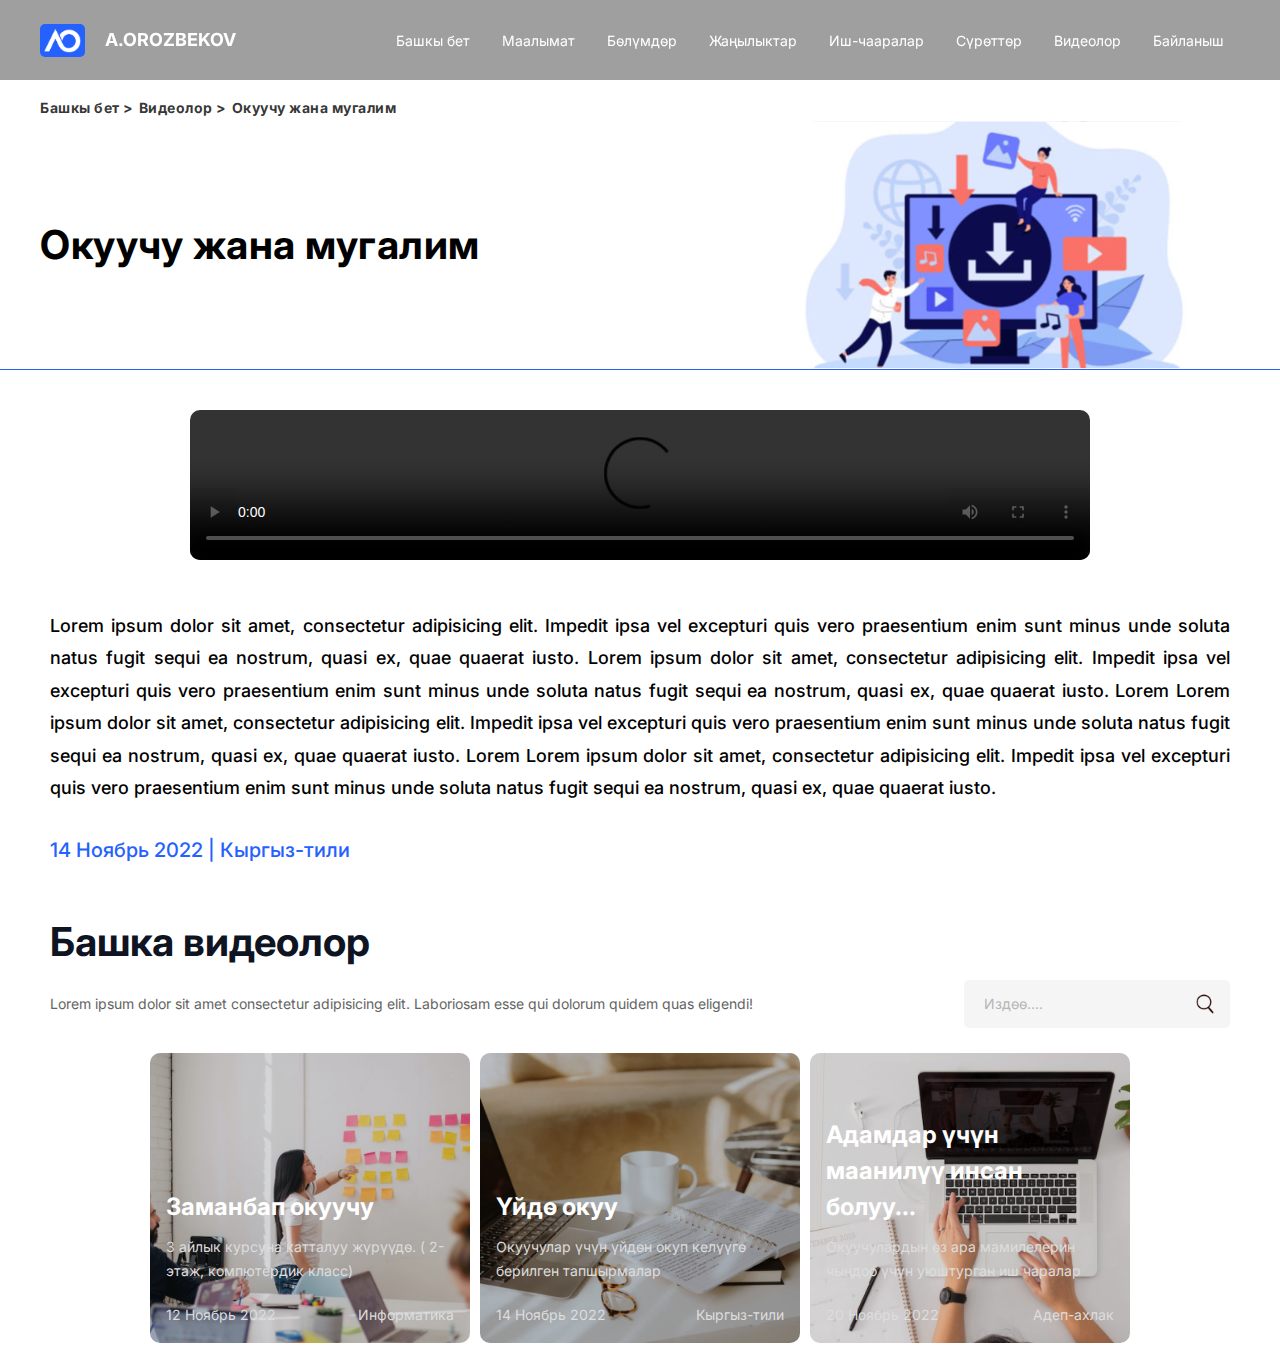
==== video_more/index.html @ aef29414 "Add files via upload" ====
<!DOCTYPE html>
<html lang="ru">

<head>
    <meta charset="UTF-8">
    <meta http-equiv="X-UA-Compatible" content="IE=edge">
    <meta name="viewport" content="width=device-width, initial-scale=1.0">
    <link rel="stylesheet" href="./style.css">
    <link rel="stylesheet" href="../css/style.css">
    <title>Видеолор</title>
</head>

<body>

    <!-- header -->
    <header>
        <div class="header_container" id="burger">

            <a href="/" class="logo_name">
                <div class="logo">
                    <img src="../images/Orozbekov_Logo.png" alt="">
                </div>
                <div class="name">
                    A.OROZBEKOV
                </div>
            </a>

            <div class="menu_block">
                <div class="m_open" onclick="menu()">
                    <img src="../images/open.png" alt="">
                </div>
                <div class="m_close" onclick="menu()">
                    <img src="../images/close.png" alt="">
                </div>
            </div>

            <nav>
                <ul>
                    <li>
                        <a href="/">Башкы бет</a>
                    </li>
                    <li>
                        <a href="../maalymat/">
                            Маалымат
                        </a>

                    </li>
                    <li>
                        <a href="../bolumdor/">
                            Бөлүмдөр
                        </a>

                    </li>
                    <li>
                        <a href="../news/">
                            Жаңылыктар
                        </a>

                    </li>
                    <li>
                        <a href="../events/">
                            Иш-чааралар
                        </a>

                    </li>
                    <li>
                        <a href="../image/">
                            Сүрөттөр
                        </a>

                    </li>
                    <li>
                        <a href="../video/">
                            Видеолор
                        </a>

                    </li>
                    <li>
                        <a href="../contact">
                            Байланыш
                        </a>
                    </li>
                </ul>
            </nav>
        </div>
    </header>
    <!-- /header -->

    <!-- block_title_ao -->
    <div class="block_title_ao">
        <div class="block_title_ao_cont">
            <div class="ao_navigator">
                <a href="/">Башкы бет > </a>
                <a href="../video/">Видеолор > </a>
                <a href="#">Окуучу жана мугалим</a>
            </div>

            <div class="ao_main">
                <div class="ao_main_name">
                    Окуучу жана мугалим
                </div>

                <div class="ao_main_img">
                    <img src="../images/video_icon.svg" alt="">
                </div>
            </div>
        </div>
    </div>
    <!-- /block_title_ao -->

    <section class="global__div">

        <div class="block_more">

            <!-- <div class="block_more_img">
                <img src="../images/news1.png" alt="">
            </div> -->
            <div class="blok_vodeo_more">
                <video controls src="./images/abiturientam.mp4"></video>
            </div>

            <div class="block_more_text">
                Lorem ipsum dolor sit amet, consectetur adipisicing elit. Impedit ipsa vel excepturi quis vero
                praesentium enim sunt minus unde soluta natus fugit sequi ea nostrum, quasi ex, quae quaerat iusto.
                Lorem ipsum dolor sit amet, consectetur adipisicing elit. Impedit ipsa vel excepturi quis vero
                praesentium enim sunt minus unde soluta natus fugit sequi ea nostrum, quasi ex, quae quaerat iusto.
                Lorem Lorem ipsum dolor sit amet, consectetur adipisicing elit. Impedit ipsa vel excepturi quis vero
                praesentium enim sunt minus unde soluta natus fugit sequi ea nostrum, quasi ex, quae quaerat iusto.
                Lorem Lorem ipsum dolor sit amet, consectetur adipisicing elit. Impedit ipsa vel excepturi quis vero
                praesentium enim sunt minus unde soluta natus fugit sequi ea nostrum, quasi ex, quae quaerat iusto.
            </div>

            <div class="block_more_date">
                14 Ноябрь 2022 | Кыргыз-тили
            </div>

        </div>



        <!-- video -->
        <div class="news">
            <div class="news_title">
                Башка видеолор
            </div>

            <div class="header_news">
                <div class="news_subtitle">
                    Lorem ipsum dolor sit amet consectetur adipisicing elit. Laboriosam esse qui dolorum quidem quas
                    eligendi!
                </div>

                <form action="../video_more/" method="post" class="news_form">
                    <input type="search" name="search" placeholder="Издөө....">
                    <button type="submit">
                        <img src="../images/search.png" alt="">
                    </button>
                </form>
            </div>

            <div class="news_cards">
                <a href="./" class="news_card">
                    <img src="../images/news4.png" alt="">
                    <div class="news_card_info">
                        <div class="name_news">
                            Заманбап окуучу
                        </div>

                        <div class="text_news">
                            3 айлык курсуна катталуу жүрүүдө. ( 2-этаж, компютердик класс)
                        </div>

                        <div class="bottom_line_news">
                            <div class="date_news">
                                12 Ноябрь 2022
                            </div>

                            <div class="source_news">
                                Информатика
                            </div>
                        </div>
                    </div>
                </a>

                <a href="./" class="news_card">
                    <img src="../images/news1.png" alt="">
                    <div class="news_card_info">
                        <div class="name_news">
                            Үйдө окуу
                        </div>

                        <div class="text_news">
                            Окуучулар үчүн үйдөн окуп келүүгө берилген тапшырмалар
                        </div>

                        <div class="bottom_line_news">
                            <div class="date_news">
                                14 Ноябрь 2022
                            </div>

                            <div class="source_news">
                                Кыргыз-тили
                            </div>
                        </div>
                    </div>
                </a>

                <a href="./" class="news_card">
                    <img src="../images/news2.png" alt="">
                    <div class="news_card_info">
                        <div class="name_news">
                            Адамдар үчүн маанилүү инсан болуу...
                        </div>

                        <div class="text_news">
                            Окуучулардын өз ара мамилелерин чыңдоо үчүн уюштурган иш чаралар
                        </div>

                        <div class="bottom_line_news">
                            <div class="date_news">
                                20 Ноябрь 2022
                            </div>

                            <div class="source_news">
                                Адеп-ахлак
                            </div>
                        </div>
                    </div>
                </a>

            </div>
        </div>
        <!-- /video -->
    </section>
</body>

</html>
---- video_more/style.css ----
/* block_title_ao */
.block_title_ao {
  display: flex;
  width: 100%;
  justify-content: center;
  align-items: center;
  padding-top: 80px;
  background: white;
  border-bottom: 1px solid #2461ff;
  margin-bottom: 40px;
}

.block_title_ao_cont {
  display: flex;
  width: 100%;
  max-width: 1200px;
  flex-direction: column;
  justify-content: center;
  align-items: center;
}

.ao_navigator {
  display: flex;
  width: 100%;
  height: 49px;
  text-align: left;
  align-items: center;
}

.ao_navigator a {
  display: flex;
  width: auto;
  text-decoration: none;
  font-family: "Inter";
  font-style: normal;
  font-weight: 700;
  font-size: 14px;
  line-height: 17px;
  letter-spacing: 0.5px;
  color: rgba(0, 0, 0, 0.8);
  margin-right: 5px;
}

.ao_main {
  display: flex;
  width: 100%;
  justify-content: space-between;
  align-items: center;
}

.ao_main_name {
  display: flex;
  width: 50%;
  font-family: "Inter";
  font-style: normal;
  font-weight: 700;
  font-size: 40px;
  line-height: 60px;
  letter-spacing: 0.5px;

  color: #000000;
}

.ao_main_img {
  display: flex;
  width: 40%;
  justify-content: center;
  align-items: center;
  overflow: hidden;
}

.ao_main_img img {
  width: 100%;
}
/* /block_title_ao */

.block_more {
  display: flex;
  width: 100%;
  max-width: 1200px;
  flex-direction: column;
  justify-content: center;
  align-items: center;
  padding: 0px 10px;
}

/* .block_more_img {
  display: flex;
  width: 100%;
  max-width: 893px;
  height: 372px;
  justify-content: center;
  align-items: center;
  text-align: center;
  overflow: hidden;
  margin: 50px 0px 34px 0px;
}

.block_more_img img {
  width: 100%;
} */

.blok_vodeo_more {
  display: flex;
  width: 100%;
  max-width: 900px;
  justify-content: center;
  align-items: center;
  text-align: center;
}

.blok_vodeo_more video {
  display: flex;

  width: 100%;
  height: 100%;
  border-radius: 10px;
  overflow: hidden;
}

.block_more_text {
  font-family: "Inter";
  font-style: normal;
  font-weight: 500;
  font-size: 18px;
  line-height: 180%;
  margin: 50px 0px 34px 0px;
  text-align: justify;

  color: #000000;
}

.block_more_date {
  font-family: "Inter";
  display: flex;
  width: 100%;
  font-style: normal;
  font-weight: 500;
  font-size: 20px;
  line-height: 24px;
  color: #2461ff;
  margin-bottom: 50px;
}
---- css/style.css ----
@import url("https://fonts.googleapis.com/css2?family=Inter:wght@100;200;300;400;500;600;700;800;900&display=swap");

* {
  margin: 0;
  padding: 0;
  box-sizing: border-box;
  font-family: "Inter", sans-serif;
}
html {
  scroll-behavior: smooth;
}
.global__div {
  display: flex;
  width: 100%;
  justify-content: center;
  align-items: center;
  flex-direction: column;
}

/* main */
main {
  position: relative;
  display: flex;
  width: 100%;
  justify-content: center;
  align-items: center;
  flex-direction: column;
  background: #10171d;

  border-bottom: 1px solid #10171d;
}

header {
  position: fixed;
  top: 0;
  display: flex;
  width: 100%;
  height: 80px;
  justify-content: center;
  align-items: center;
  transition: linear 0.3s;
  z-index: 999;
  /* background: rgba(0, 0, 0, 0.26); */
  background: rgba(0, 0, 0, 0.377);
}

/* header:hover {
  transition: linear 0.3s;
  background: #10171de3;
} */

.header_container {
  display: flex;
  width: 100%;
  height: 100%;
  max-width: 1200px;
  justify-content: space-between;
  align-items: center;
}

.logo_name {
  display: flex;
  width: auto;
  justify-content: center;
  align-items: center;
  text-decoration: none;
}

.logo {
  display: flex;
  width: 45px;
  height: 33px;
  justify-content: center;
  align-items: center;
  text-align: center;
  /* background: #0ec5d7; */
  background: #2461ff;
  border-radius: 5px;
  padding: 4px;
}

.name {
  display: flex;
  width: auto;
  font-style: normal;
  font-weight: 700;
  font-size: 18px;
  line-height: 16px;
  text-align: center;
  margin-left: 20px;
  color: #ffffff;
}

.logo img {
  width: 100%;
  height: 100%;
}

nav ul {
  display: flex;
  width: auto;
  justify-content: center;
  align-items: center;
}

nav ul li {
  display: flex;
}

nav ul li a {
  display: flex;
  width: auto;
  justify-content: center;
  align-items: center;
  text-align: center;
  margin: 0px 16px;
  color: white;
  font-style: normal;
  font-weight: 400;
  font-size: 14px;
  line-height: 21px;
  display: flex;
  align-items: center;
  color: #ffffff;
  transition: linear 0.3s;
  text-decoration: none;
}

nav ul li a:hover {
  transition: linear 0.3s;
  transform: scale(1.1);
}

.main {
  /* position: absolute;
  top: 0; */
  display: flex;
  width: 100%;
  height: 100%;
  max-width: 1200px;
  justify-content: center;
  align-items: center;
}

.main_left {
  display: flex;
  width: 50%;
  height: 100%;
  justify-content: center;
  align-items: flex-start;
  flex-direction: column;
}

.hi_main {
  display: flex;
  padding: 7px 24px;
  justify-content: center;
  align-items: center;
  text-align: center;
  background: #343a3f;
  font-style: normal;
  font-weight: 400;
  font-size: 14px;
  line-height: 26px;
  color: #ffffff;
  margin-bottom: 16px;
  z-index: 9;
  border-radius: 20px;
  cursor: pointer;
  text-decoration: none;
}

.text_tt {
  display: flex;
  z-index: 9;
}

.main_title {
  position: relative;
  display: flex;
  width: 100%;
  max-width: 608px;
  font-style: normal;
  font-weight: 700;
  font-size: 48px;
  line-height: normal;
  letter-spacing: 0.5px;
  margin-bottom: 15px;
  color: #ffffff;
  justify-content: center;
  align-items: center;
  z-index: 8;
}

.main_title_img {
  position: absolute;
  display: flex;
  width: 356px;
  height: 1px;
  justify-content: center;
  align-items: center;
  margin-top: 65px;
}

.main_title_img img {
  width: 100%;
}

.main_subtitle {
  display: flex;
  width: 100%;
  font-style: normal;
  font-weight: 400;
  font-size: 14px;
  line-height: 26px;
  color: #dddddd;
}

.main_right {
  position: relative;
  display: flex;
  width: 50%;
  height: 100%;
  background: rgba(0, 0, 0, 0.55);
  /* border-left: #ffffff dashed; */
  border-left: #ffffff dotted;
  border-radius: 50% 0 0 50%;
  padding-left: 10px;
  overflow: hidden;
}

.b_fon_black {
  position: absolute;
  top: 0;
  width: 100%;
  height: 100%;
  /* background: #1e1e1ea6; */
}

.main_right img {
  width: 100%;
  height: 100%;
  border-radius: 50% 0 0 50%;
}

.add_main {
  position: absolute;
  bottom: 0;
  left: 0;
  display: flex;
  width: 100%;
  justify-content: center;
  align-items: center;
}

.add_main_container {
  display: flex;
  width: 100%;
  max-width: 1200px;
  justify-content: flex-start;
  align-items: center;
}

.line__add {
  position: relative;
  display: flex;
  width: 100%;
  max-width: 1000px;
  width: 70%;
  padding: 22px 50px;
  justify-content: center;
  align-items: center;
  background: white;
  border-radius: 0px 50px 50px 0px;
  flex-direction: column;
  overflow: hidden;
  padding-left: 80px;
}

.line__add a {
  text-decoration: none;
}

.add_main_name {
  display: flex;
  width: 100%;
  font-style: normal;
  font-weight: 700;
  font-size: 18px;
  line-height: 27px;
  color: #0e1422;
  z-index: 9;
  z-index: 99;
  text-align: left;
}

.add_main_text {
  display: flex;
  width: 100%;
  text-align: left;
  z-index: 9;
  font-style: normal;
  font-weight: 400;
  font-size: 16px;
  line-height: 26px;
  color: #292828;
  z-index: 99;
}

.add_center {
  position: absolute;
  /* top: 50%;
  left: 50%;
  transform: translate(-50%,-50%); */
  left: 20px;
  background: white;
  z-index: 9;
  display: flex;
  justify-content: center;
  align-items: center;
  text-align: center;
  cursor: pointer;
}

.add_center .pulse {
  position: relative;
  width: 30px;
  height: 30px;
  background: #2461ff;
  border-radius: 50%;
  display: flex;
  justify-content: center;
  align-items: center;
  text-align: center;
}

.pulse span {
  position: absolute;
  top: 0;
  left: 0;
  right: 0;
  bottom: 0;
  content: "";
  border: 1px solid #2461ff;
  border-radius: 50%;
  z-index: -1;
  animation: animate 4s linear infinite;
}

@media screen and (max-width: 820px) {
  .add_center {
    left: auto;
    opacity: 0.5;
    right: 10px;
    top: 10px;
  }

  .add_center .pulse {
    width: 20px;
    height: 20px;
  }

  .line__add {
    border-radius: 0;
  }
}
@keyframes animate {
  0% {
    transform: scale(0);
  }
  100% {
    transform: scale(3);
    opacity: 0;
  }
}
.pulse span:nth-child(2) {
  animation-delay: 1s;
}
.pulse span:nth-child(3) {
  animation-delay: 2s;
}
.pulse span:nth-child(4) {
  animation-delay: 3s;
}

.menu_block {
  display: none;
}

@media screen and (max-width: 1140px) {
  header {
    height: auto;
  }

  .logo_name {
    padding: 15px 0px;
  }

  nav {
    position: absolute;
    top: 65px;
    width: 100%;
    transition: linear 0.3s;

    visibility: hidden;
    opacity: 0;
  }

  .menu_active nav {
    transition: linear 0.3s;
    top: 63px;
    visibility: visible;
    opacity: 1;
  }

  .menu_active {
    background: #10171d;
    transition: linear 0.3s;
  }

  nav ul {
    background: #10171de3;
    flex-direction: column;
    padding-bottom: 90px;
    padding-top: 20px;
  }

  nav ul li a {
    padding: 10px 0px;
    font-size: 20px;
  }

  .header_container {
    display: flex;
    width: 100%;
    justify-content: space-between;
    align-items: center;
  }

  .logo_name {
    padding-left: 10px;
  }

  .menu_block {
    display: flex;
    width: 44px;
    height: 44px;
    justify-content: center;
    align-items: center;
    text-align: center;
    padding-right: 10px;
    cursor: pointer;
  }

  .menu_block img {
    width: 100%;
    height: 100%;
  }

  .m_close {
    display: none;
    transition: linear 0.3s;
  }

  .menu_active .m_close {
    display: flex;
    transition: linear 0.3s;
  }
  .m_open {
    display: flex;
    transition: linear 0.3s;
  }

  .menu_active .m_open {
    display: none;
    transition: linear 0.3s;
  }

  /* header_container
logo_name
logo
name
nav ul
nav ul li
nav ul li a */
}

@media screen and (max-width: 850px) {
  .main {
    flex-direction: column;
    padding-top: 100px;
  }

  .main_left,
  .main_right {
    width: 100%;
    padding: 0px 10px;
  }

  .main_right {
    margin-top: 25px;
    border-radius: 0;
    border: none;
    padding: 0;
    padding-top: 20px;
    border-top: #ffffff dotted;
  }

  .main_right img {
    border-radius: 0;
  }
  .line__add {
    width: 100%;
  }
}

@media screen and (max-width: 550px) {
  .main_title {
    font-size: 38px;
  }
  .line__add {
    padding: 22px;
  }
}

@media screen and (max-width: 470px) {
  .main_title {
    font-size: 28px;
  }
  .line__add {
    padding: 22px;
  }

  .main_title_img {
    width: 96%;
    margin-top: 100px;
  }
}
/* /main */

/* mission_school */

.mission_school {
  display: flex;
  width: 100%;
  max-width: 1200px;
  justify-content: space-between;
  text-align: left;
  padding: 29px 41px;
  font-style: normal;
  font-weight: 400;
  font-size: 24px;
  line-height: 36px;
  color: #000000;
  background: #ffffff;
  border-radius: 8px;
}

.mission_school_card {
  position: relative;
  display: flex;
  width: 45%;
  padding: 40px 40px 40px 40px;
  flex-direction: column;
  margin: 20px;
  box-shadow: 0px 0px 20px 4px rgba(0, 0, 0, 0.25);
  border-radius: 10px;
  transition: linear.3s;

  padding-bottom: 75px;
}

.mission_school_card:hover {
  transition: linear.3s;
  transform: scale(1.05);
  box-shadow: 0px 0px 20px 4px rgba(36, 97, 255, 0.45);
}
.mission_school_card a {
  display: flex;
  width: 100%;
  position: absolute;
  bottom: 20px;
  text-decoration: none;
}

.mission_school_card a .miss_btn {
  display: flex;
  font-size: 14px;
  padding: 4px 15px;
  justify-content: center;
  align-items: center;
  text-align: center;
  border-radius: 10px;
  cursor: pointer;
}
.mscard_title {
  display: flex;
  width: 100%;
  font-style: normal;
  font-weight: 700;
  font-size: 24px;
  margin-bottom: 15px;
}

.mscard_info {
  display: flex;
  width: 100%;
  flex-direction: column;
}

.mscard_subtitle {
  display: flex;
  width: 100%;
  font-style: normal;
  font-weight: 700;
  font-size: 16px;
  line-height: 22px;
  margin-bottom: 10px;
}

.mscard_text {
  display: flex;
  width: 100%;
  font-style: normal;
  font-weight: 400;
  font-size: 16px;
  line-height: 22px;
}

@media screen and (max-width: 800px) {
  .mission_school {
    flex-wrap: wrap;
  }

  .mission_school_card {
    display: flex;
    width: 100%;
  }
}

@media screen and (max-width: 700px) {
  .mission_school {
    margin: 0;
    padding: 0;
  }

  .mission_school_card {
    display: flex;
    width: 100%;
    padding: 20px;
  }
}

/* /mission_school */

/* blok_media */

.blok_media {
  display: flex;
  width: 100%;
  max-width: 1200px;
  justify-content: center;
  align-items: center;
  margin-bottom: 100px;
  padding: 0px 10px;
}

.blok_media_text {
  display: flex;
  width: 50%;
  justify-content: center;
  align-items: center;
  flex-direction: column;
}

.blok_l_25px {
  margin-right: 10px;
}

.blok_l_25px {
  margin-left: 25px;
}

.media_mini_text {
  display: flex;
  width: 100%;

  font-style: normal;
  font-weight: 400;
  font-size: 14px;
  line-height: 26px;
  color: #2461ff;
}

.media_title {
  display: flex;
  width: 100%;

  font-style: normal;
  font-weight: 700;
  font-size: 40px;
  line-height: 60px;
  display: flex;
  align-items: center;
  margin: 7px 0px;
  color: #0e1422;
}

.media_subtitle {
  display: flex;
  width: 100%;

  font-style: normal;
  font-weight: 400;
  font-size: 14px;
  line-height: 26px;
  color: #969696;
}

.blok_media_media {
  display: flex;
  width: 50%;
  justify-content: center;
  align-items: center;
  text-align: center;
}

.blok_media_media video {
  display: flex;

  width: 100%;
  height: 100%;
  border-radius: 10px;
  overflow: hidden;
}

.avtor_name {
  display: flex;
  width: 100%;

  font-style: normal;
  font-weight: 700;
  font-size: 16px;
  line-height: 24px;
  margin-top: 24px;
  color: #0e1422;
}

@media screen and (max-width: 800px) {
  .blok_media {
    flex-direction: column;
    margin-bottom: 30px;
  }

  .blok_l_25px {
    margin-right: 0px;
  }

  .blok_l_25px {
    margin-left: 0px;
  }

  .blok_media_text {
    width: 90%;
    margin-bottom: 15px;
  }

  .blok_media_media {
    margin-bottom: 15px;
    width: 80%;
  }
  .bb__border {
    border-bottom: 1px solid #2461ff;
    margin-bottom: 15px;
  }

  .media_title {
    font-size: 25px;
    line-height: normal;
  }
}
@media screen and (max-width: 500px) {
  .blok_media_media {
    width: 100%;
  }

  .media_title {
    font-size: 20px;
  }
}

/* /blok_media */

/* bolumdor */

.bolumdor {
  display: flex;
  width: 100%;
  max-width: 1200px;
  justify-content: center;
  align-content: start;
  margin-bottom: 73px;
  flex-direction: column;
  padding: 0px 10px;
}

.bolumdor_header {
  display: flex;
  width: 100%;
  flex-direction: column;
  margin-bottom: 40px;
}

.bolum_name {
  display: flex;
  width: 100%;
  font-style: normal;
  font-weight: 700;
  font-size: 40px;
  line-height: 60px;
  display: flex;
  align-items: center;
  color: #0e1422;
}

.bolum_subname {
  display: flex;
  width: 100%;
  font-style: normal;
  font-weight: 500;
  font-size: 16px;
  line-height: 24px;
  color: #0e1422;
}

.bolumdor_cont {
  display: flex;
  width: 100%;
  max-width: 1200px;
  justify-content: space-evenly;
  flex-wrap: wrap;
}

.bolumdor_card {
  display: flex;
  width: 100%;
  max-width: 300px;
  justify-content: flex-start;
  align-items: center;
  flex-direction: column;
  cursor: pointer;
  text-decoration: none;
  padding: 20px 40px;
  margin: 10px;
  background: #ffffff;
  box-shadow: 0px 0px 20px 4px rgba(36, 97, 255, 0.25);
  border-radius: 21px;
  transition: linear 0.3s;
}

.bolumdor_card:hover {
  transition: linear 0.3s;
  transform: scale(1.05);
}

.bolumdor_img {
  display: flex;
  width: 130px;
  height: 130px;
  justify-content: center;
  align-items: center;
  text-align: center;
  margin-bottom: 15px;
}

.bolumdor_img img {
  width: 100%;
  height: 100%;
}

.bolumdor_name {
  display: flex;
  width: 100%;
  justify-content: center;
  align-items: center;
  text-align: center;
  font-family: "Inter";
  font-style: normal;
  font-weight: 500;
  font-size: 20px;
  line-height: 30px;
  display: flex;
  align-items: center;
  text-align: center;
  text-decoration: none;
  color: #000000;
}
@media screen and (max-width: 800px) {
  .bolum_name {
    font-size: 25px;
    line-height: normal;
  }

  .bolum_subname {
    font-size: 14px;
  }
}

@media screen and (max-width: 500px) {
  .bolumdor_card {
    max-width: 95%;
    padding: 20px 10px;
  }

  .bolumdor_img {
    width: 100px;
    height: 100px;
  }

  .bolumdor_name {
    font-size: 16px;
  }
}
/* /bolumdor */

/* news */
.news {
  display: flex;
  width: 100%;
  max-width: 1200px;
  justify-content: center;
  align-items: center;
  flex-direction: column;
  padding: 0px 10px;
}

.news_title {
  display: flex;
  width: 100%;

  font-style: normal;
  font-weight: 700;
  font-size: 40px;
  line-height: 60px;
  display: flex;
  align-items: center;
  color: #0e1422;
  margin-bottom: 8px;
}

.header_news {
  display: flex;
  width: 100%;
  justify-content: space-between;
  align-items: center;
  margin-bottom: 20px;
}

.news_subtitle {
  display: flex;
  width: 100%;

  font-style: normal;
  font-weight: 400;
  font-size: 14px;
  line-height: 26px;
  color: #646464;
}

.news_form {
  display: flex;
  width: 338px;
  height: 48px;
  justify-content: center;
  align-items: center;
  background: #f5f5f5;
  padding: 0 0 0 20px;
  border-radius: 5px;
}

.news_form input {
  display: flex;
  width: 80%;
  height: 100%;
  outline: none;
  border: none;
  background: none;
}

.news_form button {
  display: flex;
  width: 20%;
  height: 100%;
  outline: none;
  border: none;
  background: none;

  justify-content: center;
  align-items: center;
  text-align: center;
  cursor: pointer;
}

.news_form button img {
  /* width: 50%; */
  height: 50%;
}

.news_form input::placeholder {
  font-style: normal;
  font-weight: 400;
  font-size: 14px;
  line-height: 24px;
  color: #b6b6b6;
}

.news_cards {
  display: flex;
  width: 100%;
  justify-content: center;
  align-items: center;
  flex-wrap: wrap;
}

.news_card {
  position: relative;
  display: flex;
  width: 320px;
  height: 290px;
  justify-content: space-evenly;
  align-items: center;
  flex-direction: column;
  overflow: hidden;
  transition: linear 0.3s;
  margin: 5px;
  cursor: pointer;
  border-radius: 10px;
}

.news_card img {
  width: 100%;
  transition: linear 0.3s;
}

.news_card_info {
  position: absolute;
  width: 100%;
  height: 100%;
  background: rgba(0, 0, 0, 0.144);
  display: flex;
  bottom: 0;
  left: 0;
  width: 100%;
  justify-content: flex-end;
  align-items: center;
  flex-direction: column;
  transition: linear 0.3s;
  color: white;
  padding: 16px;
}

.news_card_info:hover {
  transition: linear 0.3s;
  background: rgba(0, 0, 0, 0.616);
}

.news_card:hover > img {
  transition: linear 0.3s;
  transform: scale(1.1);
}

.name_news {
  display: flex;
  width: 100%;
  margin-bottom: 10px;
  font-style: normal;
  font-weight: 700;
  font-size: 24px;
  line-height: 36px;
  color: #ffffff;
}

.text_news {
  display: flex;
  width: 100%;

  font-style: normal;
  font-weight: 400;
  font-size: 14px;
  line-height: 24px;
  margin-bottom: 20px;
  color: #dddddd;
}

.bottom_line_news {
  display: flex;
  width: 100%;
  justify-content: space-between;
  align-items: center;
}

.date_news,
.source_news {
  display: flex;
  width: auto;

  font-style: normal;
  font-weight: 400;
  font-size: 14px;
  line-height: 24px;

  color: #dddddd;
}

.news_btn {
  display: flex;
  margin: 40px 0px 80px 0px;

  padding: 16px 40px;
  justify-content: center;
  align-items: center;
  text-align: center;

  font-style: normal;
  font-weight: 700;
  font-size: 18px;
  line-height: 22px;
  background: #2461ff;
  color: #ffffff;
  border-radius: 10px;
  text-decoration: none;
  transition: linear 0.3s;
  cursor: pointer;
}

.news_btn:hover {
  transition: linear 0.3s;
  transform: scale(1.1);
}

@media screen and (max-width: 820px) {
  .news_cards {
    flex-direction: column;
    justify-content: center;
    align-items: center;
  }

  .news_card {
    width: 490px;
    height: 390px;
  }
}

@media screen and (max-width: 650px) {
  .news_card {
    width: 90%;
    height: 250px;
  }

  .news_title {
    font-size: 25px;
    line-height: normal;
  }

  .news_btn {
    padding: 10px 20px;
    font-size: 14px;
    margin: 20px 0px;
  }

  .header_news {
    flex-direction: column;
    align-items: flex-start;
  }

  .news_subtitle {
    margin-bottom: 10px;
  }

  .news_form {
    width: 100%;
  }
}
/* /news */

/* word_div */
.word_div {
  position: relative;
  display: flex;
  width: 100%;
  justify-content: center;
  align-items: center;
  padding: 13px 10px;
  margin-bottom: 80px;
  background: #10171d;
}

.word_div_cont {
  display: flex;
  width: 100%;
  max-width: 1400px;
  justify-content: space-between;
}

.word_div_l {
  position: relative;
  display: flex;
  width: 45%;
  justify-content: center;
  align-items: center;
  flex-direction: column;
}

.w_img1 {
  position: absolute;
  display: flex;
  width: 32px;
  height: 35px;
  justify-content: center;
  align-items: center;
  text-align: center;

  top: 0;
  left: 0;
}

.w_img1 img {
  width: 100%;
  height: 100%;
}

.w_img2 {
  position: absolute;
  display: flex;
  width: 53px;
  height: 59px;
  justify-content: center;
  align-items: center;
  text-align: center;

  bottom: 0;
  right: 0;
}

.w_img2 img {
  width: 100%;
  height: 100%;
}

.word_div_l_text {
  display: flex;
  width: 100%;
  font-style: normal;
  font-weight: 400;
  font-size: 32px;
  line-height: 48px;
  display: flex;
  align-items: center;
  color: #ffffff;
  z-index: 9;
}

.word_div_l_subtext {
  display: flex;
  width: 100%;
  font-style: normal;
  font-weight: 700;
  font-size: 16px;
  line-height: 24px;
  display: flex;
  align-items: center;
  margin: 24px 0px 8px 0;
  z-index: 9;
  color: #ffffff;
}

.word_div_l_date {
  display: flex;
  width: 100%;
  font-style: normal;
  font-weight: 700;
  font-size: 16px;
  line-height: 24px;
  display: flex;
  align-items: center;
  z-index: 9;

  color: #ffffff;
}

.w_img_center_top {
  position: absolute;
  display: flex;
  width: 100%;
  justify-content: center;
  align-items: center;
  text-align: center;
  top: 0;
}

.w_img_center_top img {
  width: 96px;
  height: 81px;
}

.word_div_r {
  display: flex;
  width: 45%;
  justify-content: center;
  align-items: center;
  text-align: center;
}

.word_div_r img {
  display: flex;
  width: 100%;
  border-radius: 10px;
}

@media screen and (max-width: 950px) {
  .word_div_l_text {
    font-size: 20px;
    line-height: normal;
  }
  .word_div_l_subtext {
    margin: 6px 0;
  }
}

@media screen and (max-width: 700px) {
  .word_div_cont {
    flex-direction: column;
  }

  .word_div_l,
  .word_div_r {
    width: 100%;
  }

  .word_div_l {
    padding-bottom: 25px;
    padding: 80px 0px 50px 0px;
  }
}
/* /word_div */

/* global__div */

.gallery {
  display: flex;
  width: 100%;
  max-width: 1200px;
  justify-content: center;
  align-items: center;
  flex-direction: column;
}

.gallery_title {
  display: flex;
  width: 100%;
  justify-content: center;
  align-items: center;
  text-align: center;
  font-style: normal;
  font-weight: 700;
  font-size: 40px;
  line-height: 60px;
  display: flex;
  align-items: center;
  color: #0e1422;
  margin-bottom: 47px;
}

.gallery_imgs {
  display: flex;
  width: 100%;
  justify-content: center;
  align-items: center;
  flex-wrap: wrap;
}

.gallery_img {
  position: relative;
  display: flex;
  width: 350px;
  height: 290px;
  justify-content: center;
  align-items: center;
  text-align: center;
  margin: 5px;
}

.btn_open {
  position: absolute;
  justify-content: center;
  align-items: center;
  display: flex;
  width: 100%;
  height: 100%;
  text-align: center;
  background: rgba(0, 0, 0, 0.377);
  font-size: 25px;
  cursor: pointer;
  color: white;
  visibility: hidden;
  opacity: 0;
  transition: linear.3s;
}

.gallery_img:hover > .btn_open {
  visibility: visible;
  opacity: 1;
  transition: linear.3s;
}

.gallery_img img {
  width: 100%;
  height: 100%;
  border-radius: 10px;
}

/* modal img */

/* footer */

footer {
  display: flex;
  width: 100%;
  justify-content: center;
  align-items: center;
  background: #000c0c;
  padding: 50px 10px 0px 10px;
  flex-direction: column;
}

.footer_container {
  display: flex;
  width: 100%;
  max-width: 1200px;
  justify-content: center;
  align-items: center;
  flex-direction: column;
}
.footer_header {
  display: flex;
  width: 100%;
  margin-bottom: 45px;
  align-items: center;
  justify-content: flex-start;
}

.footer_img {
  display: flex;
  width: 51px;
  height: 48px;
  justify-content: center;
  align-items: center;
  text-align: center;
  background: #2461ff;
  border-radius: 5px;
}

.footer_img img {
  width: 46.18px;
  height: 31.43px;
}

.footer_name {
  display: flex;
  width: auto;
  font-style: normal;
  font-weight: 700;
  font-size: 14px;
  line-height: 16px;
  color: #ffffff;
  margin-left: 12px;
}

.footer_block_line {
  display: flex;
  width: 100%;
  justify-content: space-between;
  align-items: flex-start;
}

.footer_block {
  display: flex;
  width: 30%;
  justify-content: center;
  align-items: center;
  flex-direction: column;
}

.footer__title {
  display: flex;
  width: 100%;
  font-style: normal;
  font-weight: 700;
  font-size: 16px;
  line-height: 24px;
  display: flex;
  align-items: center;
  color: #ffffff;
  margin-bottom: 15px;
}

.footer_block a {
  display: flex;
  width: 100%;
  font-style: normal;
  font-weight: 400;
  font-size: 16px;
  line-height: 24px;
  display: flex;
  align-items: center;
  color: #ffffff;
  margin-bottom: 10px;
  text-decoration: none;
}

.footer_a .footer_a_img {
  display: flex;
  width: 19px;
  height: 19px;
  justify-content: center;
  align-items: center;
  text-align: center;
  margin-right: 10px;
}
.footer_a .footer_a_img img {
  width: 100%;
  height: 100%;
}

.line_social {
  display: flex;
  width: 100%;
  justify-content: flex-start;
  align-items: center;
  text-align: center;
}

.line_social a {
  display: flex;
  width: 34px;
  height: 34px;
  justify-content: center;
  align-items: center;
  margin: 7px;
}

.line_social a img {
  width: 100%;
  height: 100%;
}

.footer_buttom_line {
  display: flex;
  width: 100%;
  justify-content: center;
  align-items: center;
  text-align: center;

  font-family: "Inter";
  font-style: normal;
  font-weight: 500;
  font-size: 14px;
  line-height: 19px;
  display: flex;
  align-items: center;
  padding: 17px 10px;
  color: #ffffff;
  border-top: 1px solid white;
}

.footer_apply {
  display: flex;
  padding: 10px 20px;
  justify-content: center;
  align-items: center;
  text-align: center;
  color: white;
  background: #2461ff;
  border-radius: 10px;
  cursor: pointer;
  margin-top: 10px;
}

@media screen and (max-width: 650px) {
  .footer_block_line {
    flex-direction: column;
    justify-content: center;
    align-items: center;
  }

  .footer_block {
    width: 100%;
  }
}
/* /footer */

/* /global__div */

/* block_title_ao */
.block_title_ao {
  height: 370px;
  overflow: hidden;
}
.block_title_ao_cont {
  height: 100%;
}
.ao_main_img {
  height: 100%;
}

.ao_main {
  height: 100%;
}

.ao_main_img img {
  height: 100%;
}

.block_title_ao {
  padding-top: 95px;
  overflow: hidden;
}

@media screen and (max-width: 800px) {
  .block_title_ao {
    height: 100%;
    padding-right: 5px;
    padding-left: 5px;
  }

  .ao_main_name {
    width: 100%;
  }
  .ao_main {
    flex-direction: column;
  }
  .ao_main_name {
    display: flex;
    font-size: 35px;
    margin: 25px 0px;
  }
  .ao_main_img {
    width: 100%;
    margin-bottom: 20px;
  }
}

/* /block_title_ao */
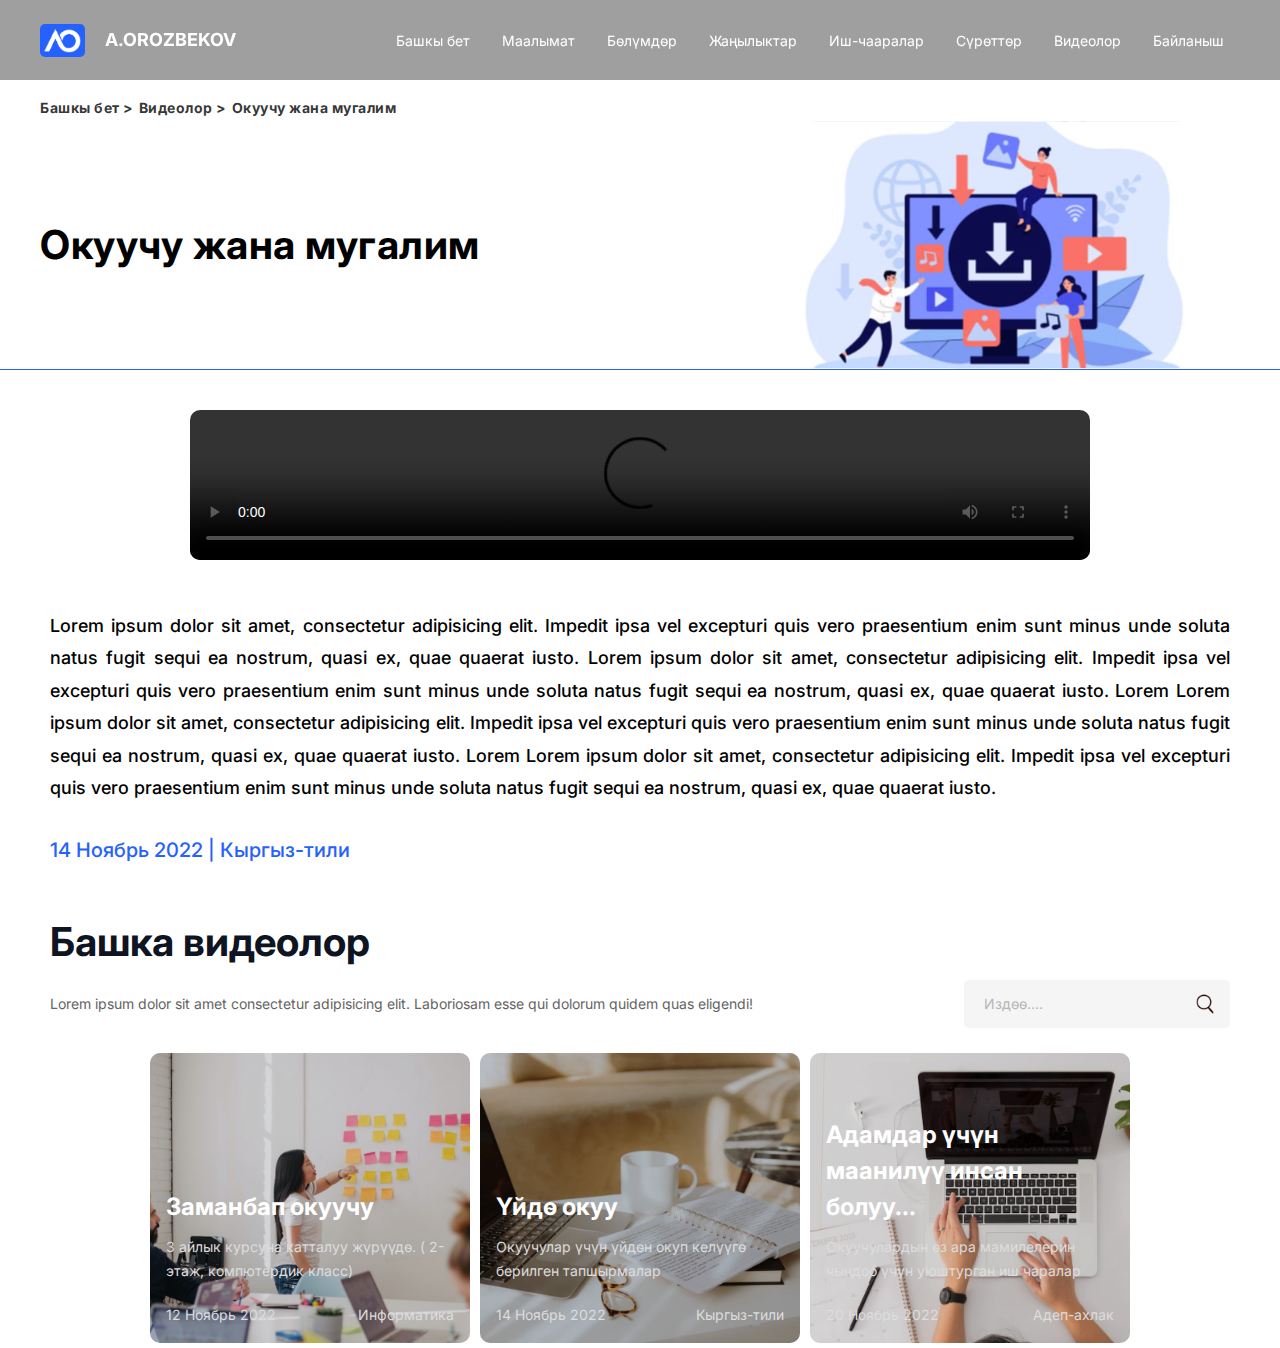
==== commit e93a9253: "Update index.html" ====
--- a/video_more/index.html
+++ b/video_more/index.html
@@ -112,11 +112,8 @@
 
         <div class="block_more">
 
-            <!-- <div class="block_more_img">
-                <img src="../images/news1.png" alt="">
-            </div> -->
             <div class="blok_vodeo_more">
-                <video controls src="./images/abiturientam.mp4"></video>
+                <video controls src="../images/abiturientam.mp4"></video>
             </div>
 
             <div class="block_more_text">
@@ -234,4 +231,4 @@
     </section>
 </body>
 
-</html>+</html>
